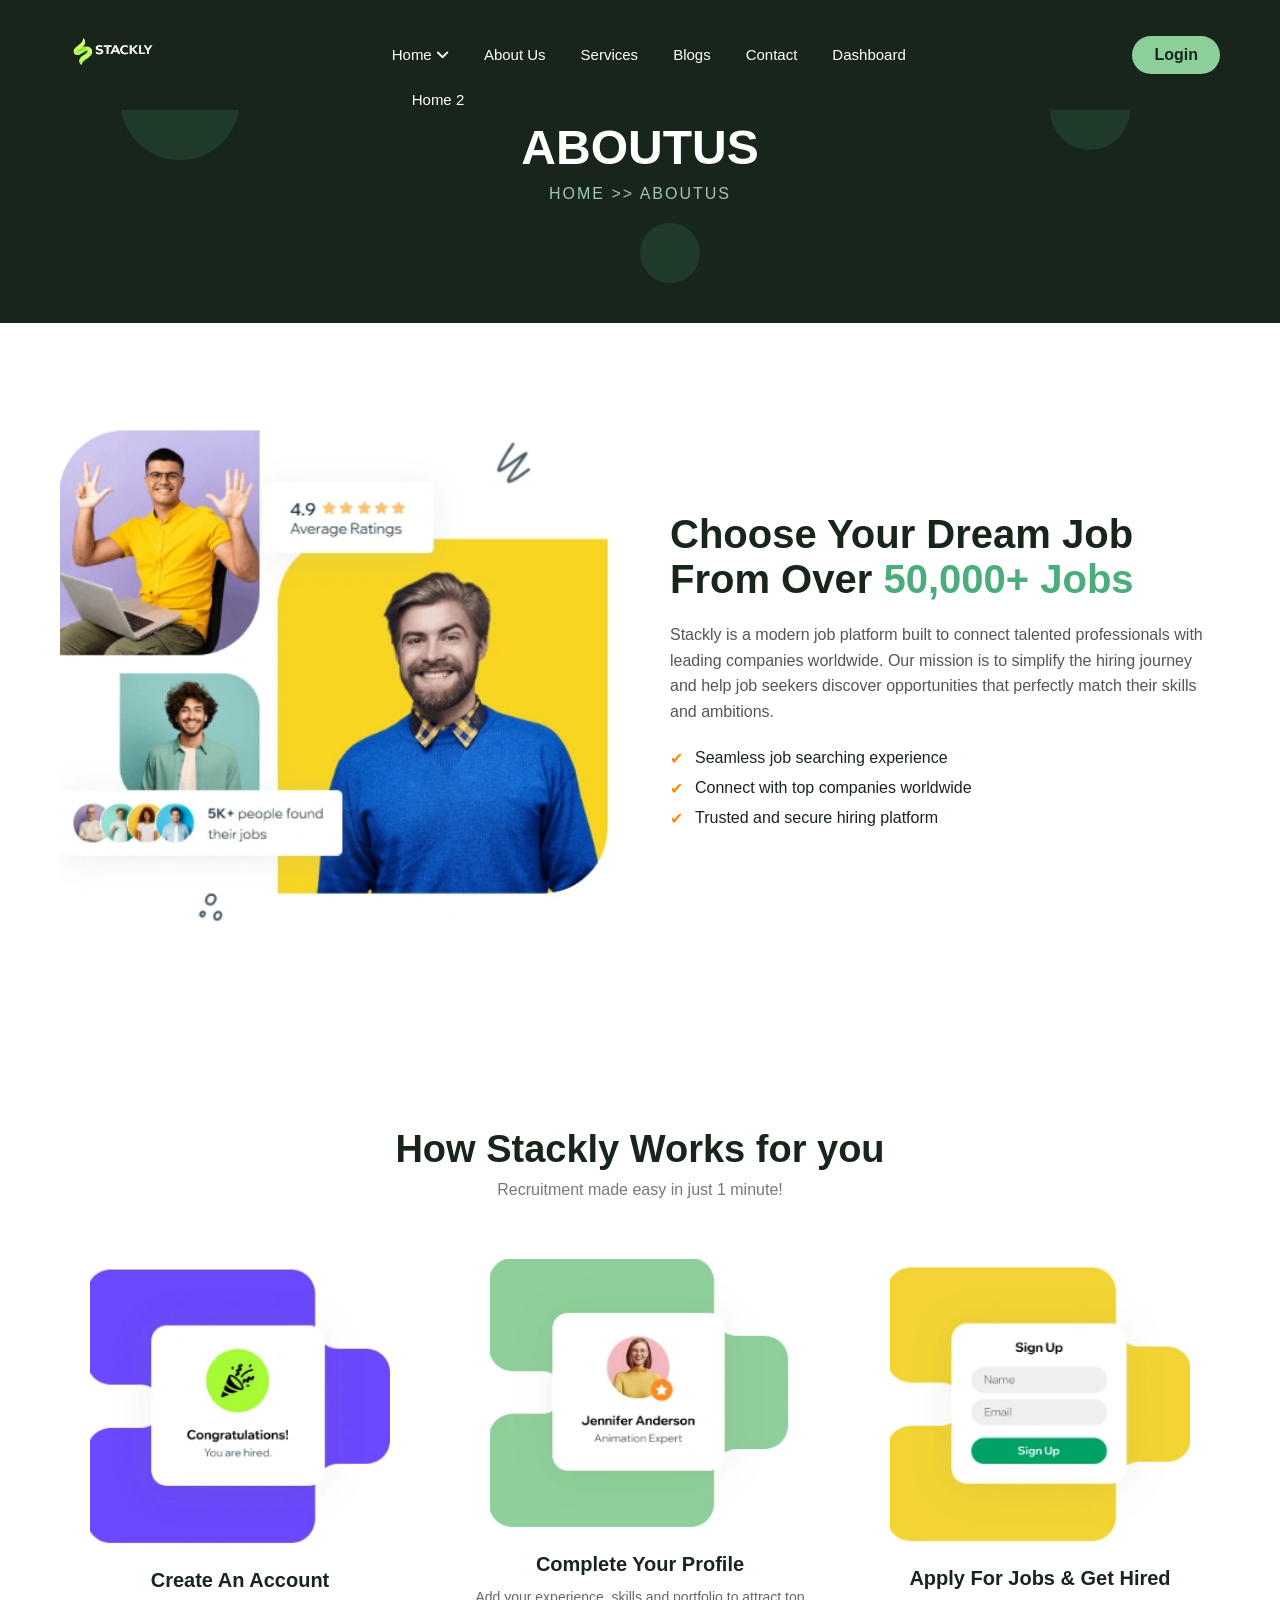
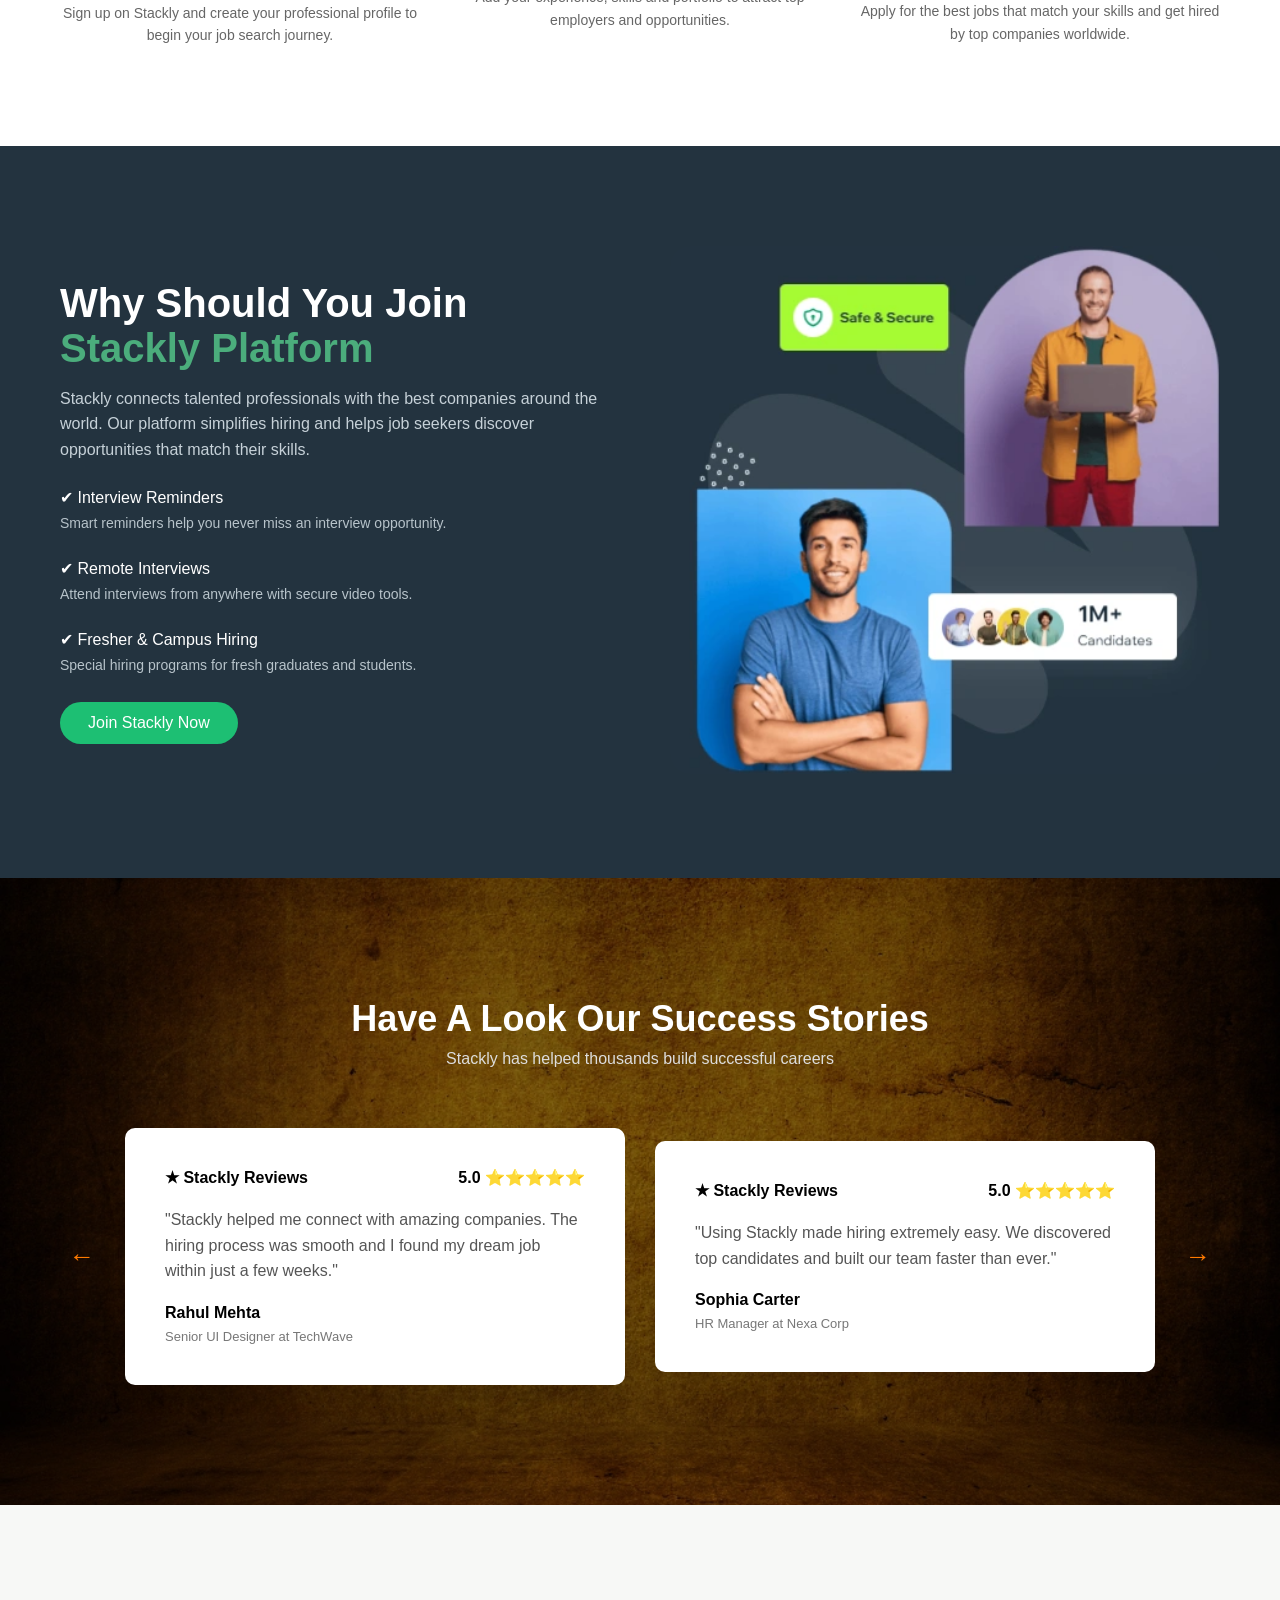
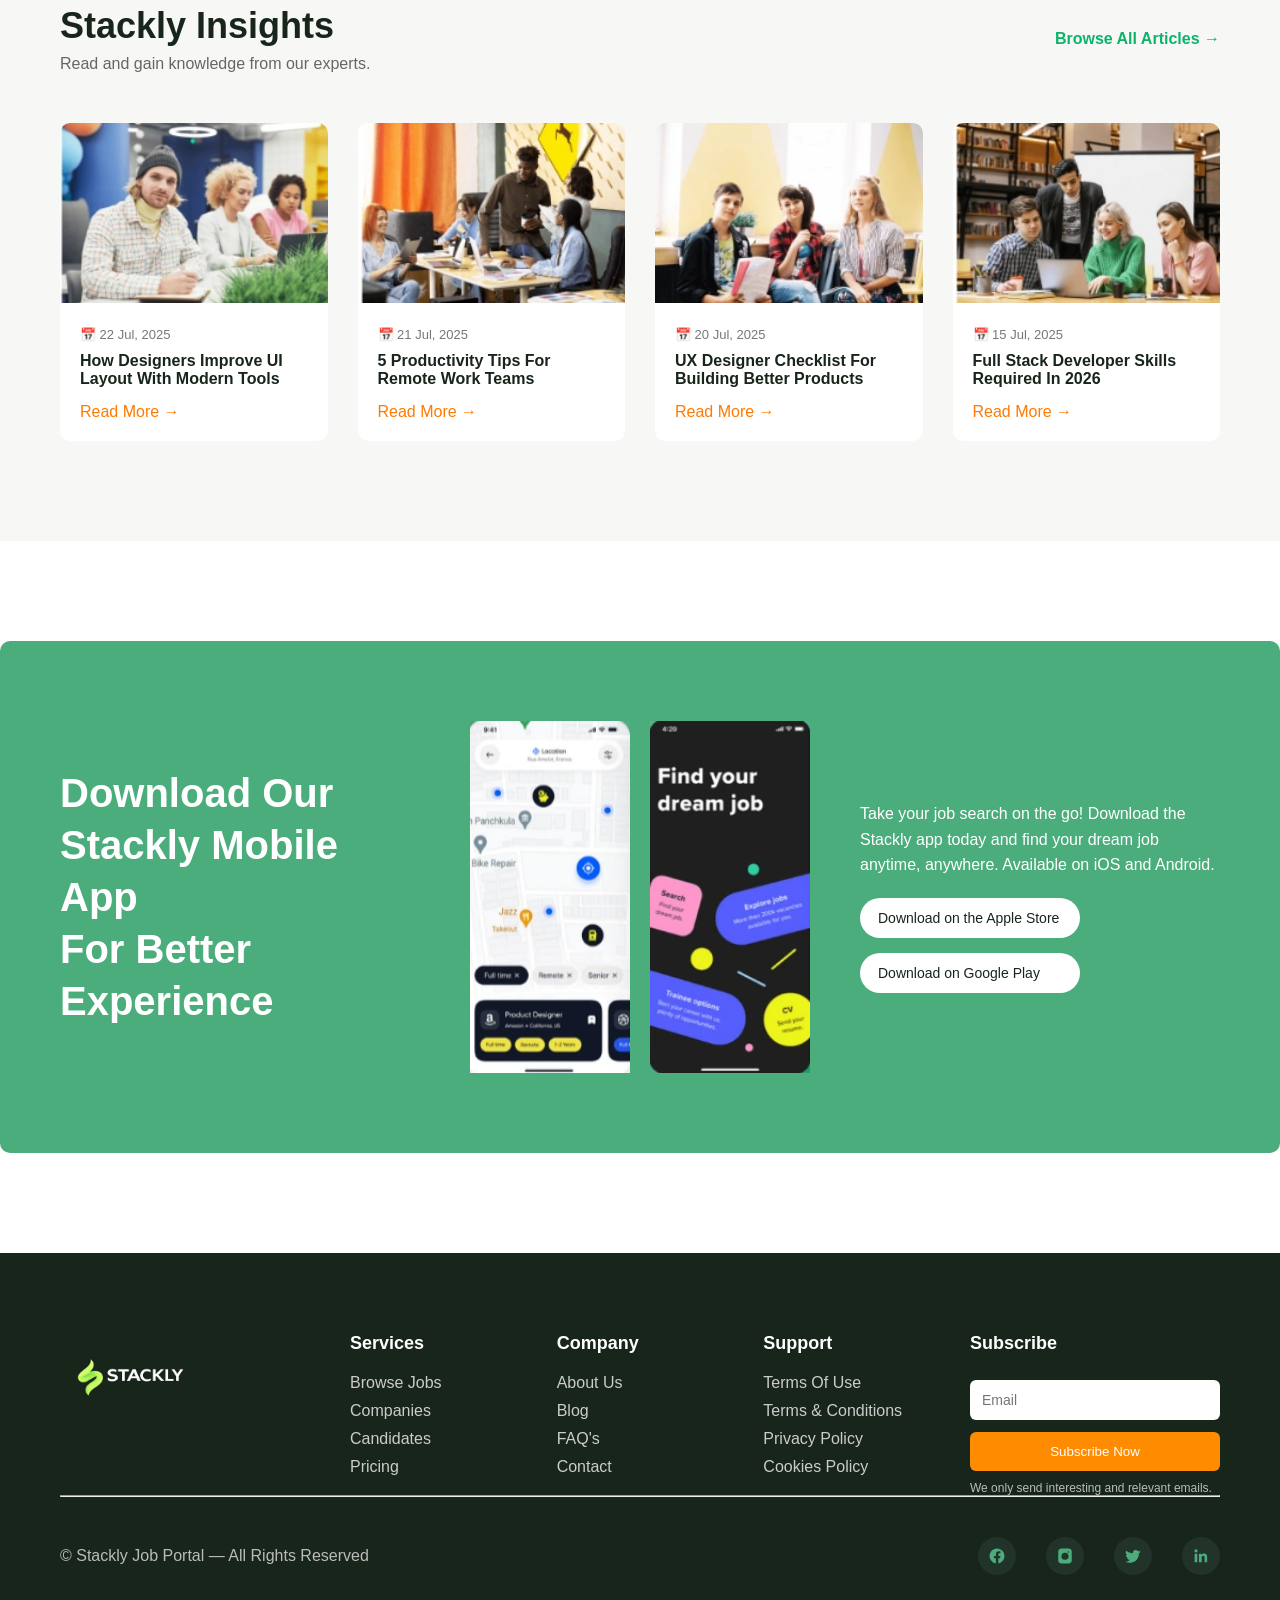
==== about.html @ 06b170aa "new commit" ====
<!DOCTYPE html>

<html lang="en">

<head>

<meta charset="UTF-8">
<meta name="viewport" content="width=device-width, initial-scale=1.0">

<title>Stackly Job Portal</title>

<link rel="stylesheet" href="style.css">


<link href="https://cdnjs.cloudflare.com/ajax/libs/font-awesome/6.5.0/css/all.min.css" rel="stylesheet">
<link href="https://cdnjs.cloudflare.com/ajax/libs/font-awesome/6.5.0/css/all.min.css" rel="stylesheet">

</head>

<body>

<!-- ================= NAVBAR ================= -->

<header class="navbar">

<div class="nav-container">
<div class="logo">
  <a href="index.html">
    <img src="images/logo10 (2) (3).webp" alt="Stackly Logo">
  </a>
</div>

<nav class="nav-menu" id="navMenu">

<div class="close-menu" id="closeMenu">
<i class="fa-solid fa-xmark"></i>
</div>

<ul>

<li class="dropdown">
<a href="index.html">Home <i class="fa fa-angle-down"></i></a>

<ul class="dropdown-menu">
<li><a href="home2.html">Home 2</a></li>
</ul>
</li>

<li><a href="about.html">About Us</a></li>
<li><a href="services.html">Services</a></li>
<li><a href="blogs.html">Blogs</a></li>
<li><a href="contact.html">Contact</a></li>
<li><a href="dashboard.html">Dashboard</a></li>

</ul>

</nav>

<div class="nav-right">

<a href="login.html" class="login-btn">Login</a>

<div class="hamburger" id="hamburger">
<i class="fa fa-bars"></i>
</div>

</div>

</div>

</header>









<section class="stackly-about-hero">

<div class="about-container">

<h1 class="about-title reveal">
ABOUTUS
</h1>

<p class="about-breadcrumb reveal">
HOME  >>  ABOUTUS
</p>

</div>

<!-- Decorative Shapes -->

<div class="shape shape1"></div>
<div class="shape shape2"></div>
<div class="shape shape3"></div>

</section>


<section class="stackly-about">

<div class="stackly-about-container">

<!-- LEFT IMAGE -->

<div class="about-left">

<img src="images/gh.webp" alt="about image">

</div>

<!-- RIGHT CONTENT -->

<div class="about-right">

<h2>
Choose Your Dream Job <br>
From Over <span>50,000+ Jobs</span>
</h2>

<p>
Stackly is a modern job platform built to connect talented
professionals with leading companies worldwide. Our mission
is to simplify the hiring journey and help job seekers discover
opportunities that perfectly match their skills and ambitions.
</p>

<ul class="about-list">

<li>Seamless job searching experience</li>
<li>Connect with top companies worldwide</li>
<li>Trusted and secure hiring platform</li>

</ul>

</div>

</div>

</section>



<section class="stackly-works">

<div class="works-header">

<h2>How Stackly Works for you</h2>

<p>Recruitment made easy in just 1 minute!</p>

</div>

<div class="works-grid">

<!-- STEP 1 -->

<div class="work-card">

<div class="work-image">
<img src="images/bv (1).webp">
</div>

<h3>Create An Account</h3>

<p>
Sign up on Stackly and create your professional
profile to begin your job search journey.
</p>

</div>

<!-- STEP 2 -->

<div class="work-card">

<div class="work-image">
<img src="images/bv (2).webp">
</div>

<h3>Complete Your Profile</h3>

<p>
Add your experience, skills and portfolio
to attract top employers and opportunities.
</p>

</div>

<!-- STEP 3 -->

<div class="work-card">

<div class="work-image">
<img src="images/bv (3).webp">
</div>

<h3>Apply For Jobs & Get Hired</h3>

<p>
Apply for the best jobs that match your skills
and get hired by top companies worldwide.
</p>

</div>

</div>

</section>




<section class="stackly-join">

<div class="stackly-join-container">

<!-- LEFT CONTENT -->

<div class="join-left reveal">

<h2>
Why Should You Join <br>
<span>Stackly Platform</span>
</h2>

<p>
Stackly connects talented professionals with the best companies
around the world. Our platform simplifies hiring and helps job
seekers discover opportunities that match their skills.
</p>

<div class="join-features">

<div class="feature">
✔ Interview Reminders
<p>Smart reminders help you never miss an interview opportunity.</p>
</div>

<div class="feature">
✔ Remote Interviews
<p>Attend interviews from anywhere with secure video tools.</p>
</div>

<div class="feature">
✔ Fresher & Campus Hiring
<p>Special hiring programs for fresh graduates and students.</p>
</div>

</div>

<a href="404.html" class="join-btn">
Join Stackly Now
</a>

</div>

<!-- RIGHT IMAGE -->

<div class="join-right reveal">

<img src="images/vcc.webp" alt="join">

</div>

</div>

</section>






<section class="stackly-testimonials">

<div class="stackly-overlay"></div>

<div class="stackly-testimonials-container">

<h2>Have A Look Our Success Stories</h2>
<p class="subtitle">Stackly has helped thousands build successful careers</p>

<div class="testimonial-wrapper">

<button class="arrow left">←</button>

<div class="testimonial-card">

<div class="trust-header">

<span class="trust">★ Stackly Reviews</span>

<span class="stars">5.0 ⭐⭐⭐⭐⭐</span>

</div>

<p class="testimonial-text">

"Stackly helped me connect with amazing companies.
The hiring process was smooth and I found my dream
job within just a few weeks."

</p>

<h4>Rahul Mehta</h4>
<span class="role">Senior UI Designer at TechWave</span>

</div>

<div class="testimonial-card">

<div class="trust-header">

<span class="trust">★ Stackly Reviews</span>

<span class="stars">5.0 ⭐⭐⭐⭐⭐</span>

</div>

<p class="testimonial-text">

"Using Stackly made hiring extremely easy.
We discovered top candidates and built
our team faster than ever."

</p>

<h4>Sophia Carter</h4>
<span class="role">HR Manager at Nexa Corp</span>

</div>

<button class="arrow right">→</button>

</div>

</div>

</section>






<section class="stackly-insights">

<div class="insights-header">

<div>
<h2>Stackly Insights</h2>
<p>Read and gain knowledge from our experts.</p>
</div>

<a href="404.html" class="browse-link">
Browse All Articles →
</a>

</div>

<div class="insights-grid">

<!-- BLOG CARD 1 -->

<div class="insight-card">

<img src="images/b (1).webp" alt="blog">

<div class="insight-content">

<span class="date">📅 22 Jul, 2025</span>

<h3>
How Designers Improve UI Layout With Modern Tools
</h3>

<a href="404.html" class="read-more">
Read More →
</a>

</div>

</div>

<!-- BLOG CARD 2 -->

<div class="insight-card">

<img src="images/b (2).webp" alt="blog">

<div class="insight-content">

<span class="date">📅 21 Jul, 2025</span>

<h3>
5 Productivity Tips For Remote Work Teams
</h3>

<a href="404.html" class="read-more">
Read More →
</a>

</div>

</div>

<!-- BLOG CARD 3 -->

<div class="insight-card">

<img src="images/b (3).webp" alt="blog">

<div class="insight-content">

<span class="date">📅 20 Jul, 2025</span>

<h3>
UX Designer Checklist For Building Better Products
</h3>

<a href="404.html" class="read-more">
Read More →
</a>

</div>

</div>

<!-- BLOG CARD 4 -->

<div class="insight-card">

<img src="images/b (4).webp" alt="blog">

<div class="insight-content">

<span class="date">📅 15 Jul, 2025</span>

<h3>
Full Stack Developer Skills Required In 2026
</h3>

<a href="404.html" class="read-more">
Read More →
</a>

</div>

</div>

</div>

</section>



<section class="stackly-app">

<div class="stackly-app-container">

<!-- LEFT TEXT -->

<div class="app-left">

<h2>
Download Our <br>
<b>Stackly Mobile App</b> <br>
For Better Experience
</h2>

</div>

<!-- CENTER PHONES -->

<div class="app-center">

<img src="images/hh.webp" alt="app">
<img src="images/jj.webp" alt="app">

</div>

<!-- RIGHT CONTENT -->

<div class="app-right">

<p>
Take your job search on the go!  
Download the Stackly app today and find your dream job anytime, anywhere.
Available on iOS and Android.
</p>

<div class="app-buttons">

<a href="404.html" class="apple-btn">Download on the Apple Store
</a>

<a href="404.html" class="play-btn">
 Download on Google Play
</a>

</div>

</div>

</div>

</section>





<footer class="stackly-footer">

<div class="footer-container">

<!-- LOGO -->
<div class="footer-logo">
  <a href="index.html">
    <img src="images/logo10 (2) (3).webp" alt="logo">
  </a>
</div>
<!-- SERVICES -->

<div class="footer-col">

<h3>Services</h3>

<a href="404.html">Browse Jobs</a> <a href="404.html">Companies</a> <a href="404.html">Candidates</a> <a href="404.html">Pricing</a>

</div>

<!-- COMPANY -->

<div class="footer-col">

<h3>Company</h3>

<a href="404.html">About Us</a> <a href="blogs.html">Blog</a> <a href="404.html">FAQ's</a> <a href="contact.html">Contact</a>

</div>

<!-- SUPPORT -->

<div class="footer-col">

<h3>Support</h3>

<a href="404.html">Terms Of Use</a> <a href="#">Terms & Conditions</a> <a href="404.html">Privacy Policy</a> <a href="404.html">Cookies Policy</a>

</div>

<!-- SUBSCRIBE -->

<div class="footer-col subscribe">

<h3>Subscribe</h3>

<input type="email" id="emailInput" placeholder="Email">

<button onclick="validateEmail()">
Subscribe Now
</button>

<p class="note">
We only send interesting and relevant emails.
</p>

</div>

</div>

<hr>

<div class="footer-bottom">

<p>© Stackly Job Portal — All Rights Reserved</p>

<div class="social">

<a href="404.html" class="social-icon">

<svg viewBox="0 0 24 24">
<path d="M22 12a10 10 0 10-11.5 9.9v-7h-2.6V12h2.6V9.7c0-2.6 1.6-4 3.9-4 1.1 0 2.2.2 2.2.2v2.4h-1.2c-1.2 0-1.6.8-1.6 1.6V12h2.7l-.4 2.9h-2.3v7A10 10 0 0022 12z"/>
</svg>

</a>

<a href="404.html" class="social-icon">

<svg viewBox="0 0 24 24">
<path d="M7 2C4.8 2 3 3.8 3 6v12c0 2.2 1.8 4 4 4h10c2.2 0 4-1.8 4-4V6c0-2.2-1.8-4-4-4H7zm5 5.5A4.5 4.5 0 1112 17a4.5 4.5 0 010-9.5zm5.3-.9a1 1 0 11-2 0 1 1 0 012 0z"/>
</svg>

</a>

<a href="404.html" class="social-icon">

<svg viewBox="0 0 24 24">
<path d="M22 5.9c-.8.4-1.6.6-2.4.8.9-.5 1.5-1.3 1.8-2.2-.8.5-1.8.9-2.7 1.1A4.2 4.2 0 0015.5 4c-2.3 0-4.1 2-3.6 4.3A11.9 11.9 0 013 5.1a4.2 4.2 0 001.3 5.6c-.7 0-1.3-.2-1.9-.5 0 2 1.4 3.7 3.4 4.1-.6.2-1.3.2-1.9.1.5 1.6 2.1 2.8 4 2.8A8.5 8.5 0 012 19.5 12 12 0 008.3 21c7.6 0 11.8-6.4 11.5-12.2.8-.6 1.5-1.3 2.1-2.1z"/>
</svg>

</a>

<a href="404.html" class="social-icon">

<svg viewBox="0 0 24 24">
<path d="M20.4 20.4h-3.6v-5.6c0-1.3 0-3-1.8-3s-2.1 1.4-2.1 2.9v5.7H9.3V9h3.4v1.6h.1c.5-.9 1.6-1.8 3.3-1.8 3.5 0 4.1 2.3 4.1 5.3v6.3zM5.3 7.4A2.1 2.1 0 115.3 3a2.1 2.1 0 010 4.4zM7.1 20.4H3.5V9h3.6v11.4z"/>
</svg>

</a>

</div>


</div>

</footer>

<button id="scrollTopBtn">

<svg viewBox="0 0 24 24">
<path d="M12 5l-7 7h4v7h6v-7h4z"/>
</svg>

</button>



<script src="main.js"></script>

</body>
</html>
---- style.css ----
*{
margin:0;
padding:0;
box-sizing:border-box;
font-family:Arial;
}

/* NAVBAR */

.navbar{
background:#18251b;
padding:18px 60px;
position:fixed;
width:100%;
z-index:999;
}

.nav-container{
display:flex;
align-items:center;
justify-content:space-between;
}

.logo img{
height: 70px;
}

/* MENU */

.nav-menu ul{
display:flex;
gap:35px;
list-style:none;
}

.nav-menu ul li a{
color:white;
text-decoration:none;
font-size:15px;
}

/* LOGIN RIGHT */

.nav-right{
display:flex;
align-items:center;
gap:20px;
}

.login-btn{
background:#8dcf9b;
padding:10px 22px;
border-radius:25px;
color:#18251b;
font-weight:600;
text-decoration:none;
}

/* DROPDOWN */
/* DROPDOWN FIX */

.dropdown{
position:relative;
}

.dropdown-menu{

display:none;           /* hide by default */
position:absolute;
top:35px;
left:0;

background:#18251b;

padding:10px 20px;
border-radius:6px;

min-width:120px;

}

/* show ONLY when hovering */


/* HERO */

.hero{
display:grid;
grid-template-columns:50% 50%;
height:100vh;
padding-top:80px;
}

/* LEFT GREEN */

.hero-left{
background:#8dcf9b;
display:flex;
align-items:center;
justify-content:center;
}

.hero-img{
width:70%;
}

/* RIGHT WHITE */

.hero-right{
background:white;
padding:100px 80px;
display:flex;
flex-direction:column;
justify-content:center;
position:relative;
}

.hero-right h1{
font-size:50px;
margin-bottom:20px;
color:#18251b;
}

.hero-right p{
color:#555;
margin-bottom:30px;
}

/* SEARCH BAR */

.search-box{
display:grid;
grid-template-columns:repeat(4,1fr);
gap:10px;
background:white;
padding:18px;
border-radius:10px;
box-shadow:0 10px 30px rgba(0,0,0,0.1);
}

.search-box input,
.search-box select{
padding:12px;
border:1px solid #ddd;
border-radius:6px;
outline:none;
}

.search-box button{
background:#8dcf9b;
border:none;
border-radius:6px;
font-weight:600;
cursor:pointer;
}

/* ERROR BORDER */

.error{
border:2px solid red !important;
}

/* RIGHT IMAGE */

.hero-card{
position:absolute;
bottom:40px;
right:60px;
}

.hero-card img{
width:160px;
}

/* MOBILE */

.hamburger{
display:none;
font-size:24px;
color:white;
cursor:pointer;
}

.close-menu{
display:none;
position:absolute;
top:20px;
right:25px;
font-size:28px;
color:white;
cursor:pointer;
}

@media(max-width:900px){

.hero{
grid-template-columns:1fr;
}

.hero-left{
height:350px;
}

.hero-right{
padding:40px;
}

.search-box{
grid-template-columns:1fr;
}

.nav-menu{
position:fixed;
right:-100%;
top:0;
width:80%;
height:100vh;
background:#18251b;
display:flex;
justify-content:center;
align-items:center;
flex-direction:column;
transition:0.4s;
}

.nav-menu ul{
flex-direction:column;
gap:25px;
text-align:center;
}

.nav-menu.active{
right:0;
}

.close-menu{
display:block;
}

.hamburger{
display:block;
}

}

/* ANIMATION */

.hidden{
opacity:0;
transform:translateY(40px);
transition:0.8s;
}

.show{
opacity:1;
transform:translateY(0);
}



@media(max-width:900px){

.hero-card{

position:relative;   /* remove floating */
bottom:auto;
right:auto;

margin-top:20px;

display:flex;
justify-content:center;

}

.hero-card img{

width:120px;

}

}



/* SECTION */

.stackly-dream-job{
padding:100px 80px;
background:#ffffff;
}

.stackly-container{
display:grid;
grid-template-columns:1fr 1fr;
align-items:center;
gap:60px;
}

/* LEFT */

.stackly-left h2{
font-size:42px;
color:#18251b;
margin-bottom:20px;
}

.stackly-left p{
color:#555;
margin-bottom:30px;
max-width:500px;
}

/* FEATURES */

.stackly-features{
display:flex;
flex-wrap:wrap;
gap:15px;
margin-bottom:30px;
}

.feature-box{
background:#e9ecef;
padding:10px 18px;
border-radius:8px;
font-size:14px;
display:flex;
align-items:center;
gap:8px;
}

.feature-box i{
color:#ff8c00;
}

/* BUTTON */

.stackly-btn{
display:inline-block;
background:#0db36b;
color:white;
padding:14px 28px;
border-radius:30px;
text-decoration:none;
font-weight:600;
}

/* RIGHT IMAGE */

.stackly-right{
position:relative;
display:flex;
justify-content:center;
}

.stackly-main-image{
width:380px;
}

/* ROTATING TEXT */

.rotate-circle{

position:absolute;
bottom:-20px;
left:20px;

width:150px;
height:150px;

border-radius:50%;

display:flex;
align-items:center;
justify-content:center;

}

.circle-text{

font-size:12px;
letter-spacing:2px;
text-align:center;

animation:rotateText 10s linear infinite;

}

/* ROTATION */

@keyframes rotateText{

from{
transform:rotate(0deg);
}

to{
transform:rotate(360deg);
}

}

/* SCROLL ANIMATION */

.hidden{
opacity:0;
transform:translateY(40px);
transition:all 0.8s ease;
}

.show{
opacity:1;
transform:translateY(0);
}






/* SECTION */

.stackly-categories{

padding:100px 60px;
background:#ffffff;
text-align:center;

}

.categories-header h2{

font-size:36px;
color:#18251b;
margin-bottom:10px;

}

.categories-header p{

color:#666;
margin-bottom:50px;

}

/* SLIDER */

.categories-slider{

overflow:hidden;
position:relative;

}

.categories-track{

display:flex;
gap:20px;

animation:scrollCategories 25s linear infinite;

}

/* CATEGORY CARD */

.category-card{

background:#dbe7df;

padding:18px 30px;

border-radius:40px;

display:flex;
align-items:center;
gap:10px;

min-width:200px;

}

.category-card i{

font-size:18px;
color:#0db36b;

background:white;
padding:10px;
border-radius:50%;

}

.category-card span{

font-weight:600;

}

.category-card p{

font-size:12px;
color:#555;

}

/* SCROLL ANIMATION */

@keyframes scrollCategories{

0%{
transform:translateX(0);
}

100%{
transform:translateX(-50%);
}

}

/* VIEW ALL */

.view-categories{

display:inline-block;
margin-top:40px;

color:#0db36b;

text-decoration:none;
font-weight:600;

}

/* MOBILE */

@media(max-width:900px){

.stackly-categories{
padding:60px 20px;
}

.categories-track{
gap:15px;
}

.category-card{
min-width:160px;
}

}




@media(max-width:900px){

.stackly-dream-job{
padding:60px 20px;   /* adds left & right gap */
}

.stackly-container{
grid-template-columns:1fr;
gap:40px;
}

/* LEFT CONTENT ALIGNMENT */

.stackly-left{
text-align:left;
padding:0 5px;
}

/* FEATURE BOX ALIGN LEFT */

.stackly-features{
justify-content:flex-start;
}

/* BUTTON ALIGN LEFT */

.stackly-btn{
display:inline-block;
margin-top:15px;
}

/* IMAGE CENTERED BELOW */

.stackly-right{
display:flex;
justify-content:center;
margin-top:20px;
}

/* HIDE ROTATION CIRCLE ON MOBILE */

.rotate-circle{
display:none;
}

}


@media(max-width:900px){

.hero-card{
display:none;
}

}





.stackly-featured-jobs{

padding:100px 60px;
background:#f6f7f8;

}

.jobs-title{

text-align:center;
font-size:36px;
margin-bottom:30px;
color:#18251b;

}

/* FILTER BUTTONS */

.jobs-filter{

display:flex;
justify-content:center;
gap:10px;
margin-bottom:50px;
flex-wrap:wrap;

}

.filter-btn{

border:none;
padding:8px 18px;
border-radius:20px;
background:#e9ecef;
cursor:pointer;

}

.filter-btn.active{
background:#0db36b;
color:white;
}

/* GRID */

.jobs-grid{

display:grid;
grid-template-columns:repeat(3,1fr);
gap:25px;

}

/* JOB CARD */

.job-card{

background:white;
border-radius:12px;
overflow:hidden;

box-shadow:0 5px 20px rgba(0,0,0,0.08);

transition:0.3s;

}

.job-card:hover{

transform:translateY(-8px);

}

/* IMAGE */

.job-card img{

width:100%;
height:180px;
object-fit:cover;

}

/* CONTENT */

.job-content{

padding:20px;

}

.job-type{

font-size:12px;
background:#e8f7ef;
color:#0db36b;

padding:4px 10px;
border-radius:10px;

}

.job-content h3{

font-size:16px;
margin:12px 0;

}

.job-content p{

font-size:13px;
color:#666;

}

/* BUTTON */

.apply-btn{

margin-top:15px;

background:#ff8c00;
border:none;
padding:10px 20px;
border-radius:20px;
color:white;
cursor:pointer;

}

/* MOBILE */

@media(max-width:900px){

.jobs-grid{
grid-template-columns:1fr;
}

.stackly-featured-jobs{
padding:60px 20px;
}

}




.stackly-how{

padding:100px 60px;
background:#f6f7f8;

}

.how-title{

font-size:36px;
margin-bottom:60px;
color:#18251b;
max-width:400px;

}

/* GRID */

.how-grid{

display:grid;
grid-template-columns:repeat(4,1fr);
gap:30px;

}

/* CARD */

.how-card{

background:#e6efea;

padding:40px 20px;

text-align:center;

border-radius:8px;

transition:0.3s;

position:relative;

}

/* ICON */

.how-icon{

width:60px;
height:60px;

background:#0db36b;

color:white;

display:flex;
align-items:center;
justify-content:center;

border-radius:50%;

font-size:22px;

margin:0 auto 20px auto;

}

/* TEXT */

.how-card h3{

font-size:16px;
margin-bottom:10px;

}

.how-card p{

font-size:13px;
color:#666;

}

/* HOVER */

.how-card:hover{

transform:translateY(-10px);

}

/* MOBILE */

@media(max-width:900px){

.how-grid{
grid-template-columns:1fr;
gap:20px;
}

.stackly-how{
padding:60px 20px;
}

}


.hidden{

opacity:0;
transform:translateY(40px);

transition:all 0.8s ease;

}

.show{

opacity:1;
transform:translateY(0);

}



.stackly-hiring{

padding:100px 60px;
background:#f6f7f8;

}

.stackly-hiring-container{

display:grid;
grid-template-columns:1fr 1fr;
gap:60px;
align-items:center;

}

/* IMAGE */

.stackly-hiring-image{

position:relative;

}

.stackly-hiring-image img{

width:100%;
border-radius:10px;

}

/* FLOATING BOXES */

.rating-box{

position:absolute;
top:40%;
right:-20px;

background:white;
padding:12px 18px;

border-radius:8px;
box-shadow:0 5px 20px rgba(0,0,0,0.1);

font-size:14px;

}

.candidate-box{

position:absolute;
bottom:20px;
left:20px;

background:white;
padding:10px 15px;

border-radius:8px;
box-shadow:0 5px 20px rgba(0,0,0,0.1);

display:flex;
align-items:center;
gap:10px;

}

.candidate-box img{

width:80px;

}

/* CONTENT */

.stackly-hiring-content h2{

font-size:38px;
color:#18251b;
margin-bottom:20px;

}

.stackly-hiring-content p{

color:#555;
margin-bottom:30px;

}

/* STATS */

.stackly-stats{

display:flex;
gap:40px;
margin-bottom:30px;

}

.stackly-stats h3{

color:#ff7a00;
font-size:28px;

}

.stackly-stats span{

font-size:12px;
color:#666;

}

/* BUTTON */

.stackly-hiring-btn{

display:inline-block;
background:#0db36b;

padding:14px 28px;
color:white;

border-radius:25px;
text-decoration:none;

}

/* MOBILE */

@media(max-width:900px){

.stackly-hiring{

padding:60px 20px;

}

.stackly-hiring-container{

grid-template-columns:1fr;

}

.stackly-hiring-image{

margin-bottom:30px;

}

.rating-box{

right:10px;

}

}



.hidden{

opacity:0;
transform:translateY(40px);
transition:all 0.8s ease;

}

.show{

opacity:1;
transform:translateY(0);

}










.stackly-candidates{

padding:100px 60px;
background:white;
text-align:center;

}

.candidates-title{

font-size:36px;
margin-bottom:60px;
color:#18251b;

}

/* GRID */

.candidates-grid{

display:grid;
grid-template-columns:repeat(4,1fr);
gap:30px;

}

/* CARD */

.candidate-card{

background:#edf0e9;
padding:40px 20px;
border-radius:8px;

transition:0.3s;

}

.candidate-card:hover{

transform:translateY(-8px);

}

/* IMAGE */

.candidate-img{

width:110px;
height:110px;

margin:0 auto 20px auto;

border-radius:50%;
overflow:hidden;

background:#a6f31a;

}

.candidate-img img{

width:100%;
height:100%;
object-fit:cover;

}

/* TEXT */

.candidate-card h3{

font-size:18px;
margin-bottom:5px;

}

.role{

font-size:14px;
color:#666;
margin-bottom:12px;

}

.rating{

font-size:14px;
margin-bottom:10px;

}

.info{

display:flex;
justify-content:center;
gap:20px;

font-size:13px;
color:#555;

margin-bottom:20px;

}

/* BUTTON */

.profile-btn{

display:inline-block;

background:#0db36b;
color:white;

padding:10px 24px;

border-radius:25px;

text-decoration:none;

font-size:14px;

}

/* MOBILE */

@media(max-width:900px){

.stackly-candidates{
padding:60px 20px;
}

.candidates-grid{
grid-template-columns:1fr;
gap:20px;
}

}











.stackly-testimonials{

background:#eaebea;
padding:120px 60px;
position:relative;

background-image:url("images/pp.webp");
background-size:cover;
background-position:center;

}

/* OVERLAY */

.stackly-overlay{

position:absolute;
top:0;
left:0;

width:100%;
height:100%;

background:rgba(0,0,0,0.4);

}

/* CONTENT */

.stackly-testimonials-container{

position:relative;
z-index:2;

text-align:center;

}

.stackly-testimonials h2{

color:white;
font-size:36px;
margin-bottom:10px;

}

.subtitle{

color:#ddd;
margin-bottom:60px;

}

/* TESTIMONIAL WRAPPER */

.testimonial-wrapper{

display:flex;
align-items:center;
justify-content:center;
gap:30px;

}

/* CARD */

.testimonial-card{

background:white;
padding:40px;

border-radius:10px;

max-width:500px;

text-align:left;

box-shadow:0 10px 25px rgba(0,0,0,0.1);

}

/* HEADER */

.trust-header{

display:flex;
justify-content:space-between;
margin-bottom:20px;

font-weight:600;

}

/* TEXT */

.testimonial-text{

color:#555;
line-height:1.6;
margin-bottom:20px;

}

/* NAME */

.testimonial-card h4{

margin-bottom:5px;

}

.role{

color:#777;
font-size:13px;

}

/* ARROWS */

.arrow{

background:none;
border:none;

font-size:26px;
cursor:pointer;

color:#ff7a00;

}

/* MOBILE */

@media(max-width:900px){

.stackly-testimonials{

padding:80px 20px;

}

.testimonial-wrapper{

flex-direction:column;
gap:20px;

}

.arrow{

display:none;

}

}




.stackly-insights{

padding:100px 60px;
background:#f7f8f6;

}

/* HEADER */

.insights-header{

display:flex;
justify-content:space-between;
align-items:center;

margin-bottom:50px;

}

.insights-header h2{

font-size:36px;
color:#18251b;
margin-bottom:8px;

}

.insights-header p{

color:#666;

}

.browse-link{

color:#0db36b;
text-decoration:none;
font-weight:600;

}

/* GRID */

.insights-grid{

display:grid;
grid-template-columns:repeat(4,1fr);
gap:30px;

}

/* CARD */

.insight-card{

background:white;
border-radius:10px;

overflow:hidden;

transition:0.3s;

}

.insight-card:hover{

transform:translateY(-6px);

}

/* IMAGE */

.insight-card img{

width:100%;
height:180px;

object-fit:cover;

}

/* CONTENT */

.insight-content{

padding:20px;

}

.date{

font-size:13px;
color:#888;

display:block;
margin-bottom:10px;

}

.insight-content h3{

font-size:16px;
margin-bottom:15px;
color:#18251b;

}

.read-more{

color:#ff7a00;
text-decoration:none;
font-weight:500;

}

/* MOBILE */

@media(max-width:900px){

.stackly-insights{
padding:60px 20px;
}

.insights-header{
flex-direction:column;
align-items:flex-start;
gap:15px;
}

.insights-grid{
grid-template-columns:1fr;
}

}













.stackly-app{

background:#4bad7c;
padding:80px 60px;
border-radius:10px;
margin:100px auto;

}

.stackly-app-container{

display:grid;
grid-template-columns:1fr 1fr 1fr;
align-items:center;
gap:40px;

}

/* LEFT */

.app-left h2{

color:white;
font-size:40px;
line-height:1.3;

}

/* CENTER */

.app-center{

display:flex;
justify-content:center;
gap:20px;

}

.app-center img{

width:160px;

}

/* RIGHT */

.app-right{

color:white;

}

.app-right p{

margin-bottom:20px;
line-height:1.6;

}

/* BUTTONS */

.app-buttons{

display:flex;
flex-direction:column;
gap:15px;

}

.apple-btn,
.play-btn{

background:white;
color:#18251b;

padding:12px 18px;
border-radius:30px;

text-decoration:none;
font-size:14px;

display:inline-block;

width:220px;

}

/* MOBILE */

@media(max-width:900px){

.stackly-app{

padding:60px 20px;

}

.stackly-app-container{

grid-template-columns:1fr;
text-align:center;

}

.app-center{

margin:20px 0;

}

.app-buttons{

align-items:center;

}

}


/* BUTTON BASE */

.apple-btn,
.play-btn{

background:white;
color:#18251b;

padding:12px 18px;
border-radius:30px;

text-decoration:none;
font-size:14px;

display:inline-block;

width:220px;

transition:all 0.3s ease;

}

/* HOVER EFFECT */

.apple-btn:hover,
.play-btn:hover{

background:#18251b;
color:white;

transform:translateY(-3px);

box-shadow:0 8px 20px rgba(0,0,0,0.2);

}



.stackly-start{

padding:80px 60px;

}

.stackly-start-grid{

display:grid;
grid-template-columns:1fr 1fr;
gap:30px;

}

/* CARD */

.start-card{

display:flex;
justify-content:space-between;
align-items:center;

padding:40px;

border-radius:10px;

overflow:hidden;

}

/* COLORS */

.candidate{
background:#e9e1da;
}

.client{
background:#c8cbd4;
}

/* TEXT */

.start-content{

max-width:300px;

}

.start-content h2{

font-size:32px;
margin-bottom:10px;
color:#18251b;

}

.start-content p{

color:#555;
margin-bottom:20px;

}

/* BUTTONS */

.start-btn{

display:inline-block;
padding:12px 24px;

border-radius:25px;
text-decoration:none;
font-size:14px;

transition:0.3s;

}

/* BUTTON COLORS */

.candidate-btn{

background:#ff8c00;
color:white;

}

.client-btn{

background:#18251b;
color:white;

}

/* HOVER */

.start-btn:hover{

transform:translateY(-3px);
box-shadow:0 6px 15px rgba(0,0,0,0.2);

}

/* IMAGE */

.start-image img{

width:220px;

}

/* MOBILE */

@media(max-width:900px){

.stackly-start{

padding:60px 20px;

}

.stackly-start-grid{

grid-template-columns:1fr;
gap:20px;

}

.start-card{

flex-direction:column;
text-align:center;

}

.start-image img{

width:180px;
margin-top:20px;

}

}



.stackly-footer{

background:#18251b;
padding:80px 60px;
color:white;

}

.footer-container{

display:grid;
grid-template-columns:1.5fr 1fr 1fr 1fr 1.5fr;

gap:40px;

align-items:start;

}

/* LOGO */

.footer-logo img{

width:140px;

}

/* COLUMN */

.footer-col h3{

margin-bottom:20px;
font-size:18px;

}

.footer-col a{

display:block;
color:#ccc;

text-decoration:none;

margin-bottom:10px;

transition:0.3s;

}

.footer-col a:hover{

color:#4bad7c;

}

/* SUBSCRIBE */

.subscribe input{

width:100%;
padding:12px;

border:none;
border-radius:6px;

margin-bottom:12px;

}

.subscribe button{

width:100%;

padding:12px;

border:none;

background:#ff8c00;

color:white;

border-radius:6px;

cursor:pointer;

transition:0.3s;

}

.subscribe button:hover{

background:#ff6a00;

}

/* NOTE */

.note{

font-size:12px;
color:#bbb;
margin-top:10px;

}

/* FOOTER BOTTOM */

.footer-bottom{

display:flex;
justify-content:space-between;
align-items:center;

margin-top:40px;

}

.footer-bottom p{

color:#bbb;

}

.social a{

margin-left:15px;
color:#4bad7c;
text-decoration:none;

font-weight:bold;

}

/* MOBILE */

@media(max-width:900px){

.stackly-footer{

padding:60px 20px;

}

.footer-container{

grid-template-columns:1fr;
gap:30px;

}

.footer-bottom{

flex-direction:column;
gap:15px;

}

}



.social{

display:flex;
gap:15px;

}

.social-icon{

width:38px;
height:38px;

display:flex;
align-items:center;
justify-content:center;

background:#22332a;

border-radius:50%;

transition:0.3s;

}

.social-icon svg{

width:18px;
fill:#4bad7c;

transition:0.3s;

}

/* HOVER EFFECT */

.social-icon:hover{

background:#4bad7c;

transform:translateY(-3px);

}

.social-icon:hover svg{

fill:white;

}



#scrollTopBtn{

position:fixed;

right:30px;
bottom:30px;

width:45px;
height:45px;

border:none;
border-radius:50%;

background:white;

box-shadow:0 5px 15px rgba(0,0,0,0.2);

cursor:pointer;

display:none;

align-items:center;
justify-content:center;

transition:0.3s;

z-index:999;

}

#scrollTopBtn svg{

width:20px;
fill:#18251b;

}

/* HOVER */

#scrollTopBtn:hover{

background:#4bad7c;

transform:translateY(-4px);

}

#scrollTopBtn:hover svg{

fill:white;

}


.stackly-about-hero{

background:#18251b;
color:white;

padding:120px 20px;

text-align:center;

position:relative;

overflow:hidden;

}

/* TITLE */

.about-title{

font-size:48px;
margin-bottom:10px;

font-weight:700;

}

/* BREADCRUMB */

.about-breadcrumb{

color:#a0c4b8;
letter-spacing:2px;

}

/* SHAPES */

.shape{

position:absolute;
border-radius:50%;

opacity:0.15;

background:#4bad7c;

}

.shape1{

width:120px;
height:120px;

top:40px;
left:120px;

}

.shape2{

width:80px;
height:80px;

right:150px;
top:70px;

}

.shape3{

width:60px;
height:60px;

bottom:40px;
left:50%;

}

/* MOBILE */

@media(max-width:768px){

.stackly-about-hero{

padding:80px 20px;

}

.about-title{

font-size:34px;

}

.about-breadcrumb{

font-size:14px;

}

.shape{

display:none;

}

}




.stackly-about{

padding:100px 60px;
background:#ffffff;

}

.stackly-about-container{

display:grid;
grid-template-columns:1fr 1fr;
gap:60px;
align-items:center;

}

/* IMAGE */

.about-left img{

width:100%;
border-radius:20px;

}

/* CONTENT */

.about-right h2{

font-size:40px;
color:#18251b;
margin-bottom:20px;

}

.about-right span{

color:#4bad7c;

}

.about-right p{

color:#555;
line-height:1.6;
margin-bottom:25px;

}

/* LIST */

.about-list{

list-style:none;
padding:0;

}

.about-list li{

margin-bottom:12px;
padding-left:25px;
position:relative;
color:#18251b;

}

.about-list li::before{

content:"✔";
position:absolute;
left:0;
color:#ff8c00;

}

/* MOBILE */

@media(max-width:900px){

.stackly-about{

padding:60px 20px;

}

.stackly-about-container{

grid-template-columns:1fr;
gap:30px;

}

.about-right h2{

font-size:28px;

}

.about-left{

order:1;

}

.about-right{

order:2;

}

}



.stackly-works{

padding:100px 60px;
background:#ffffff;

text-align:center;

}

/* HEADER */

.works-header h2{

font-size:38px;
color:#18251b;

margin-bottom:10px;

}

.works-header p{

color:#777;
margin-bottom:60px;

}

/* GRID */

.works-grid{

display:grid;

grid-template-columns:repeat(3,1fr);

gap:40px;

}

/* CARD */

.work-card{

text-align:center;

}

/* IMAGE */

.work-image img{

width:100%;
max-width:300px;

margin-bottom:20px;

}

/* TITLE */

.work-card h3{

font-size:20px;
color:#18251b;

margin-bottom:10px;

}

/* TEXT */

.work-card p{

color:#666;
font-size:14px;
line-height:1.6;

}

/* MOBILE */

@media(max-width:900px){

.stackly-works{

padding:60px 20px;

}

.works-grid{

grid-template-columns:1fr;

gap:30px;

}

.work-image img{

max-width:250px;

}

}









.stackly-join{

background:#23333f;

padding:100px 60px;

color:white;

}

.stackly-join-container{

display:grid;

grid-template-columns:1fr 1fr;

gap:60px;

align-items:center;

}

/* TEXT */

.join-left h2{

font-size:40px;

margin-bottom:15px;

}

.join-left span{

color:#4bad7c;

}

.join-left p{

color:#c6d1d8;

line-height:1.6;

margin-bottom:25px;

}

/* FEATURES */

.join-features{

margin-bottom:25px;

}

.feature{

margin-bottom:18px;

font-weight:500;

}

.feature p{

font-size:14px;

color:#b7c3ca;

margin-top:5px;

}

/* BUTTON */

.join-btn{

display:inline-block;

padding:12px 28px;

background:#1dbf73;

color:white;

border-radius:30px;

text-decoration:none;

transition:0.3s;

}

.join-btn:hover{

background:#18a562;

transform:translateY(-3px);

}

/* IMAGE */

.join-right img{

width:100%;

border-radius:20px;

}

/* MOBILE */

@media(max-width:900px){

.stackly-join{

padding:60px 20px;

}

.stackly-join-container{

grid-template-columns:1fr;

gap:40px;

}

.join-left h2{

font-size:28px;

}

}

.reveal{

opacity:0;
transform:translateY(60px);
transition:all 0.8s ease;

}

.reveal.active{

opacity:1;
transform:translateY(0);

}








.jobs-section{

padding:100px 60px;

}

.jobs-container{

display:grid;

grid-template-columns:300px 1fr;

gap:40px;

}

/* SIDEBAR */

.jobs-sidebar{

background:#f4f6f2;

padding:25px;

border-radius:10px;

}

.jobs-sidebar h3{

margin-bottom:20px;

}

.filter-group{

margin-bottom:20px;

}

.filter-group label{

display:block;

margin-bottom:8px;

font-weight:600;

}

.filter-group select{

width:100%;

padding:10px;

border-radius:6px;

border:1px solid #ddd;

}

.checkbox{

margin-bottom:8px;

}

/* JOB GRID */

.jobs-grid{

display:grid;

grid-template-columns:repeat(2,1fr);

gap:30px;

}

/* JOB CARD */

.job-card{

background:#fff;

border-radius:10px;

overflow:hidden;

box-shadow:0 5px 15px rgba(0,0,0,0.05);

transition:0.3s;

}

.job-card:hover{

transform:translateY(-5px);

}

/* IMAGE */

.job-card img{

width:100%;

height:180px;

object-fit:cover;

}

/* CONTENT */

.job-info{

padding:20px;

}

.job-info h4{

font-size:16px;

margin-bottom:10px;

color:#18251b;

}

.job-info p{

color:#777;

margin-bottom:15px;

}

/* BUTTON */

.job-info button{

background:#ff8c00;

border:none;

color:white;

padding:10px 20px;

border-radius:25px;

cursor:pointer;

}

.job-info button:hover{

background:#ff6a00;

}

/* MOBILE */

@media(max-width:900px){

.jobs-section{

padding:60px 20px;

}

.jobs-container{

grid-template-columns:1fr;

}

.jobs-grid{

grid-template-columns:1fr;

}

}



.blog-section{

padding:100px 60px;

}

.blog-container{

display:grid;

grid-template-columns:300px 1fr;

gap:40px;

}

/* SIDEBAR */

.blog-sidebar{

background:#f4f6f2;

padding:25px;

border-radius:10px;

}

.blog-sidebar h3{

margin-bottom:15px;

}

.recent-post{

display:flex;

gap:10px;

margin-bottom:15px;

}

.recent-post img{

width:60px;
height:60px;

border-radius:6px;

object-fit:cover;

}

.recent-post p{

font-size:14px;

}

.recent-post span{

font-size:12px;

color:#777;

}

/* TAGS */

.tags{

display:flex;

flex-wrap:wrap;

gap:8px;

}

.tags span{

background:#e6ebe5;

padding:6px 12px;

border-radius:20px;

font-size:12px;

}

/* BLOG GRID */

.blog-grid{

display:grid;

grid-template-columns:repeat(2,1fr);

gap:30px;

}

.blog-card{

background:white;

border-radius:10px;

overflow:hidden;

box-shadow:0 5px 15px rgba(0,0,0,0.05);

transition:0.3s;

}

.blog-card:hover{

transform:translateY(-5px);

}

.blog-card img{

width:100%;

height:200px;

object-fit:cover;

}

.blog-card h4{

padding:15px;

font-size:16px;

}

.blog-card p{

padding:0 15px;

font-size:13px;

color:#777;

}

.blog-card a{

display:block;

padding:15px;

color:#ff8c00;

text-decoration:none;

}

/* PAGINATION */

.pagination{

margin-top:30px;

}

.page{

display:inline-block;

padding:8px 12px;

margin-right:5px;

background:#eee;

border-radius:50%;

cursor:pointer;

}

.page.active{

background:#4bad7c;

color:white;

}

/* MOBILE */

@media(max-width:900px){

.blog-section{

padding:60px 20px;

}

.blog-container{

grid-template-columns:1fr;

}

.blog-grid{

grid-template-columns:1fr;

}

}

.reveal{

opacity:0;

transform:translateY(40px);

transition:all 0.7s ease;

}

.reveal.active{

opacity:1;

transform:translateY(0);

}


.pricing-section{

padding:100px 60px;
text-align:center;

}

.pricing-title{

font-size:36px;
margin-bottom:20px;

}

/* TOGGLE */

.pricing-toggle{

display:flex;
justify-content:center;
gap:15px;
margin-bottom:40px;

}

.switch{

position:relative;
display:inline-block;
width:50px;
height:24px;

}

.switch input{

display:none;

}

.slider{

position:absolute;
cursor:pointer;
background:#ccc;
border-radius:50px;
top:0;
left:0;
right:0;
bottom:0;

}

.slider:before{

position:absolute;
content:"";
height:18px;
width:18px;
left:3px;
bottom:3px;
background:white;
border-radius:50%;
transition:0.3s;

}

input:checked + .slider{

background:#4bad7c;

}

input:checked + .slider:before{

transform:translateX(26px);

}

/* PRICING GRID */

.pricing-container{

display:grid;
grid-template-columns:repeat(3,1fr);
gap:30px;

}

/* CARD */

.price-card{

border:1px solid #ddd;
border-radius:15px;
padding:35px;
text-align:left;
transition:0.3s;

}

.price-card:hover{

transform:translateY(-10px);
box-shadow:0 10px 30px rgba(0,0,0,0.1);

}

.price-card h1{

font-size:38px;
margin:15px 0;

}

.price-card span{

font-size:14px;
color:#777;

}

.price-card ul{

margin:20px 0;

}

.price-card li{

margin-bottom:10px;

}

.disable{

color:#bbb;

}

/* BUTTONS */

.green-btn{

background:#4bad7c;
color:white;
padding:12px 25px;
border:none;
border-radius:25px;
cursor:pointer;

}

.dark-btn{

background:#222;
color:white;
padding:12px 25px;
border-radius:25px;

}

.orange-btn{

background:#ff8c00;
color:white;
padding:12px 25px;
border-radius:25px;

}

.outline-btn{

border:2px solid #ff8c00;
padding:10px 25px;
border-radius:25px;
color:#ff8c00;

}

/* PORTAL SECTION */

.portal-section{

padding:100px 60px;

}

.portal-container{

display:grid;
grid-template-columns:1fr 1fr;
align-items:center;
gap:40px;

}

.portal-text h2{

font-size:36px;
margin-bottom:15px;

}

.portal-text p{

color:#666;
margin-bottom:25px;

}

.portal-image img{

width:100%;

}

/* MOBILE */

@media(max-width:900px){

.pricing-container{

grid-template-columns:1fr;

}

.portal-container{

grid-template-columns:1fr;

text-align:center;

}

}


.reveal{

opacity:0;
transform:translateY(40px);
transition:0.7s;

}

.reveal.active{

opacity:1;
transform:translateY(0);

}




.faq-section{

padding:100px 60px;

}

.faq-section h2{

text-align:center;
margin-bottom:40px;

}

.faq-container{

max-width:900px;
margin:auto;

background:#f3f4ef;
padding:30px;
border-radius:10px;

}

.faq-item{

border-bottom:1px solid #ddd;
padding:20px 0;

}

.faq-question{

display:flex;
justify-content:space-between;
align-items:center;
cursor:pointer;

}

.faq-question h4{

font-size:16px;

}

.faq-toggle{

background:#8bc34a;
color:white;

width:25px;
height:25px;

display:flex;
align-items:center;
justify-content:center;

border-radius:4px;

font-weight:bold;

}

.faq-answer{

max-height:0;
overflow:hidden;
transition:0.4s;

}

.faq-answer p{

margin-top:15px;
color:#666;

}

.faq-item.active .faq-answer{

max-height:150px;

}

.faq-item.active .faq-toggle{

background:#4caf50;

}


@media(max-width:768px){

.faq-section{

padding:60px 20px;

}

.faq-question h4{

font-size:14px;

}

}



.ask-section{

padding:100px 60px;

}

.ask-container{

display:grid;

grid-template-columns:1fr 1fr;

gap:60px;

align-items:center;

}

/* FORM */

.ask-form h2{

font-size:36px;

margin-bottom:10px;

}

.ask-form span{

color:#18251b;

}

.ask-form p{

margin-bottom:30px;

color:#666;

}

/* INPUTS */

.form-row{

display:flex;

gap:20px;

}

.input-group{

width:100%;

margin-bottom:20px;

}

.input-group label{

display:block;

margin-bottom:5px;

}

.input-group input,
.input-group textarea{

width:100%;

padding:12px;

border:1px solid #ddd;

border-radius:6px;

background:#f4f4f4;

}

textarea{

height:120px;

resize:none;

}

/* CHECKBOX */

.checkbox{

margin-bottom:20px;

font-size:14px;

}

/* BUTTON */

.ask-form button{

background:#4bad7c;

color:white;

border:none;

padding:12px 25px;

border-radius:25px;

cursor:pointer;

}

.ask-form button:hover{

background:#389b6b;

}

/* IMAGE */

.ask-image img{

width:100%;

border-radius:20px;

}

/* MOBILE */

@media(max-width:900px){

.ask-section{

padding:60px 20px;

}

.ask-container{

grid-template-columns:1fr;

}

.form-row{

flex-direction:column;

}


}



.reveal{

opacity:0;
transform:translateY(40px);
transition:0.7s;

}

.reveal.active{

opacity:1;
transform:translateY(0);

}


.blog-page{

padding:100px 60px;

}

.blog-wrapper{

display:grid;

grid-template-columns:2fr 1fr;

gap:40px;

}

/* BLOG CARD */

.blog-card{

background:white;

border-radius:12px;

overflow:hidden;

box-shadow:0 6px 20px rgba(0,0,0,0.05);

margin-bottom:30px;

transition:0.3s;

}

.blog-card:hover{

transform:translateY(-6px);

}

.blog-card img{

width:100%;
height:260px;

object-fit:cover;

}

.blog-info{

padding:20px;

}

.blog-info h3{

margin:10px 0;

font-size:20px;

}

.meta{

color:#777;

font-size:14px;

}

.tag{

background:#c7ff5e;

padding:4px 10px;

border-radius:6px;

font-size:12px;

}

/* SIDEBAR */

.blog-sidebar{

background:#f4f4f0;

padding:25px;

border-radius:12px;

}

.sidebar-box{

margin-bottom:30px;

}

.sidebar-box h4{

margin-bottom:15px;

}

.sidebar-box input{

width:100%;
padding:10px;

border:1px solid #ddd;

border-radius:6px;

}

.sidebar-box ul{

list-style:none;

}

.sidebar-box li{

margin-bottom:8px;

}

/* RECENT POSTS */

.recent-post{

display:flex;

gap:10px;

margin-bottom:12px;

}

.recent-post img{

width:50px;

height:50px;

border-radius:6px;

object-fit:cover;

}

.tags span{

background:#e8e8e8;

padding:5px 10px;

border-radius:20px;

font-size:12px;

margin-right:5px;

}

/* MOBILE */

@media(max-width:900px){

.blog-page{

padding:60px 20px;

}

.blog-wrapper{

grid-template-columns:1fr;

}

}



.reveal{

opacity:0;
transform:translateY(40px);
transition:0.7s;

}

.reveal.active{

opacity:1;
transform:translateY(0);

}





.blog-grid-section{

padding:100px 60px;

}

.results{

margin-bottom:30px;
color:#666;

}

/* GRID */

.blog-grid{

display:grid;

grid-template-columns:repeat(4,1fr);

gap:30px;

}

/* CARD */

.blog-card{

background:white;

border-radius:10px;

overflow:hidden;

box-shadow:0 5px 20px rgba(0,0,0,0.05);

transition:0.3s;

}

.blog-card:hover{

transform:translateY(-6px);

}

/* IMAGE */

.blog-card img{

width:100%;
height:200px;

object-fit:cover;

}

/* CONTENT */

.blog-content{

padding:15px;

}

.date{

font-size:13px;
color:#777;

}

.blog-content h3{

font-size:16px;
margin:8px 0 10px;

}

.blog-content a{

color:#ff7a00;

font-size:14px;

text-decoration:none;

}

.blog-content a:hover{

text-decoration:underline;

}

/* MOBILE */

@media(max-width:1100px){

.blog-grid{

grid-template-columns:repeat(2,1fr);

}

}

@media(max-width:700px){

.blog-grid{

grid-template-columns:1fr;

}

.blog-grid-section{

padding:60px 20px;

}

}



.reveal{

opacity:0;
transform:translateY(40px);
transition:0.6s;

}

.reveal.active{

opacity:1;
transform:translateY(0);

}



.contact-info-section{

padding:100px 60px;

display:flex;

justify-content:center;

}

.contact-box{

background:#e9ebe3;

padding:60px;

border-radius:12px;

max-width:1100px;

width:100%;

text-align:center;

}

.contact-box h2{

font-size:32px;

margin-bottom:40px;

}

/* GRID */

.contact-grid{

display:grid;

grid-template-columns:repeat(3,1fr);

gap:40px;

align-items:center;

}

/* ITEM */

.contact-item{

padding:20px;

position:relative;

}

/* VERTICAL DIVIDER */

.contact-item:not(:last-child)::after{

content:"";

position:absolute;

right:-20px;

top:20%;

height:60%;

width:1px;

background:#ccc;

}

/* ICON */

.contact-icon{

width:70px;

height:70px;

background:white;

border-radius:50%;

display:flex;

align-items:center;

justify-content:center;

margin:auto;

margin-bottom:15px;

font-size:22px;

color:#3aa76d;

}

/* TEXT */

.contact-item h4{

margin-bottom:8px;

font-size:18px;

}

.contact-item p{

color:#555;

font-size:14px;

}

/* HOVER */

.contact-item:hover .contact-icon{

background:#3aa76d;

color:white;

transform:scale(1.1);

transition:0.3s;

}

/* MOBILE */

@media(max-width:900px){

.contact-grid{

grid-template-columns:1fr;

gap:30px;

}

.contact-item::after{

display:none;

}

.contact-box{

padding:40px 20px;

}

}






.map-section{

padding:80px 60px;

}

.map-container{

width:100%;

border-radius:12px;

overflow:hidden;

box-shadow:0 5px 20px rgba(0,0,0,0.1);

}





@media(max-width:768px){

.map-section{

padding:50px 20px;

}

iframe{

height:350px;

}

}





/* SECTION */

.auth-section{

display:flex;
flex-direction:column;
align-items:center;
padding:100px 20px;

}

/* TITLE */

.auth-section h2{

font-size:32px;
margin-bottom:30px;

}

/* BOX */

.auth-box{

width:420px;
background:#ffffff;
padding:40px;
border-radius:10px;
box-shadow:0 8px 25px rgba(0,0,0,0.08);

}

/* SOCIAL BUTTONS */

.social-btn{

width:100%;
padding:12px;
border:none;
background:#f1f1f1;
border-radius:6px;
margin-bottom:10px;
cursor:pointer;
font-size:14px;

}

.google{

background:white;
border:1px solid #ddd;

}

/* DIVIDER */

.divider{

text-align:center;
color:#888;
margin:15px 0;

}

/* LABEL */

label{

display:block;
margin-top:15px;
font-size:14px;

}

/* INPUT */

input{

width:100%;
padding:12px;
border:1px solid #ddd;
border-radius:6px;
margin-top:6px;
font-size:14px;

}

/* PASSWORD */

.password-box{

position:relative;

}

.password-box span{

position:absolute;
right:10px;
top:50%;
transform:translateY(-50%);
cursor:pointer;

}

/* TERMS */

.terms{

display:flex;
align-items:center;
gap:8px;
margin-top:15px;
font-size:13px;

}

/* BUTTON */

.main-btn{

width:100%;
padding:13px;
margin-top:20px;
border:none;
background:#1aa76c;
color:white;
font-size:15px;
border-radius:30px;
cursor:pointer;
transition:0.3s;

}

.main-btn:hover{

background:#148a57;

}

/* SWITCH */

.switch{

text-align:center;
margin-top:15px;

}

.switch a{

color:#ff7a00;
text-decoration:none;

}

/* ERROR */

.error{

color:red;
margin-top:10px;
font-size:14px;

}

/* MOBILE */

@media(max-width:500px){

.auth-box{

width:100%;
padding:25px;

}

.auth-section{

padding:70px 20px;

}

.auth-section h2{

font-size:24px;

}

}





.auth-wrapper{
display:flex;
justify-content:center;
align-items:center;
padding:80px 20px;
background:#f5f7f9;
}

.auth-container{
width:380px;
position:relative;
overflow:hidden;
}

.form-box{
background:white;
padding:35px;
border-radius:6px;
box-shadow:0 5px 20px rgba(0,0,0,0.1);
display:none;
animation:fadeUp 0.6s ease;
}

.form-box.active{
display:block;
}

.form-box h2{
text-align:center;
margin-bottom:20px;
font-weight:600;
}

.form-box input{
width:100%;
padding:12px;
margin:10px 0;
border:1px solid #ddd;
border-radius:4px;
}

.form-box button{
width:100%;
padding:12px;
border:none;
background:#16a34a;
color:white;
border-radius:25px;
cursor:pointer;
margin-top:10px;
}

.error{
color:red;
font-size:14px;
margin-top:5px;
}

.switch{
text-align:center;
margin-top:15px;
}

.switch a{
color:#16a34a;
cursor:pointer;
text-decoration:none;
}


/* SCROLL ANIMATION */

@keyframes fadeUp{

0%{
opacity:0;
transform:translateY(30px);
}

100%{
opacity:1;
transform:translateY(0);
}

}


/* MOBILE */

@media(max-width:768px){

.auth-container{
width:100%;
}

.form-box{
padding:25px;
}

}













/* SECTION */

.stackly-featured-jobs{
padding:80px 40px;
background:white;
}

/* TITLE */

.jobs-title{
text-align:center;
font-size:36px;
margin-bottom:30px;
color:#18251b;
}

/* FILTER */

.jobs-filter{
text-align:center;
margin-bottom:40px;
}

.filter-btn{
padding:10px 22px;
margin:6px;
border:none;
background:#eee;
cursor:pointer;
border-radius:6px;
}

.filter-btn.active{
background:#18251b;
color:white;
}

/* GRID */

.jobs-grid{
display:grid;
grid-template-columns:repeat(3,1fr);
gap:25px;
}

/* CARD */

.job-card{
background:white;
border-radius:12px;
overflow:hidden;
box-shadow:0 8px 25px rgba(0,0,0,.08);
height:400px;
display:flex;
flex-direction:column;
transition:.3s;
}

.job-card:hover{
transform:translateY(-6px);
}

/* IMAGE */

.job-card img{
width:100%;
height:200px;
object-fit:cover;
}

/* CONTENT */

.job-content{
padding:20px;
flex:1;
display:flex;
flex-direction:column;
}

.job-type{
background:#18251b;
color:white;
padding:5px 12px;
border-radius:20px;
font-size:12px;
width:max-content;
}

.job-content h3{
margin:12px 0;
font-size:18px;
}

.job-content p{
color:#666;
margin-bottom:20px;
}

/* APPLY BUTTON */

.apply-btn{
margin-top:auto;
padding:12px 22px;
background:#18251b;
color:white;
text-decoration:none;
border-radius:6px;
width:fit-content;
}

.apply-btn:hover{
background:#2e4434;
}

/* RESPONSIVE */

@media(max-width:1000px){

.jobs-grid{
grid-template-columns:repeat(2,1fr);
}

}

@media(max-width:600px){

.jobs-grid{
grid-template-columns:1fr;
}

}
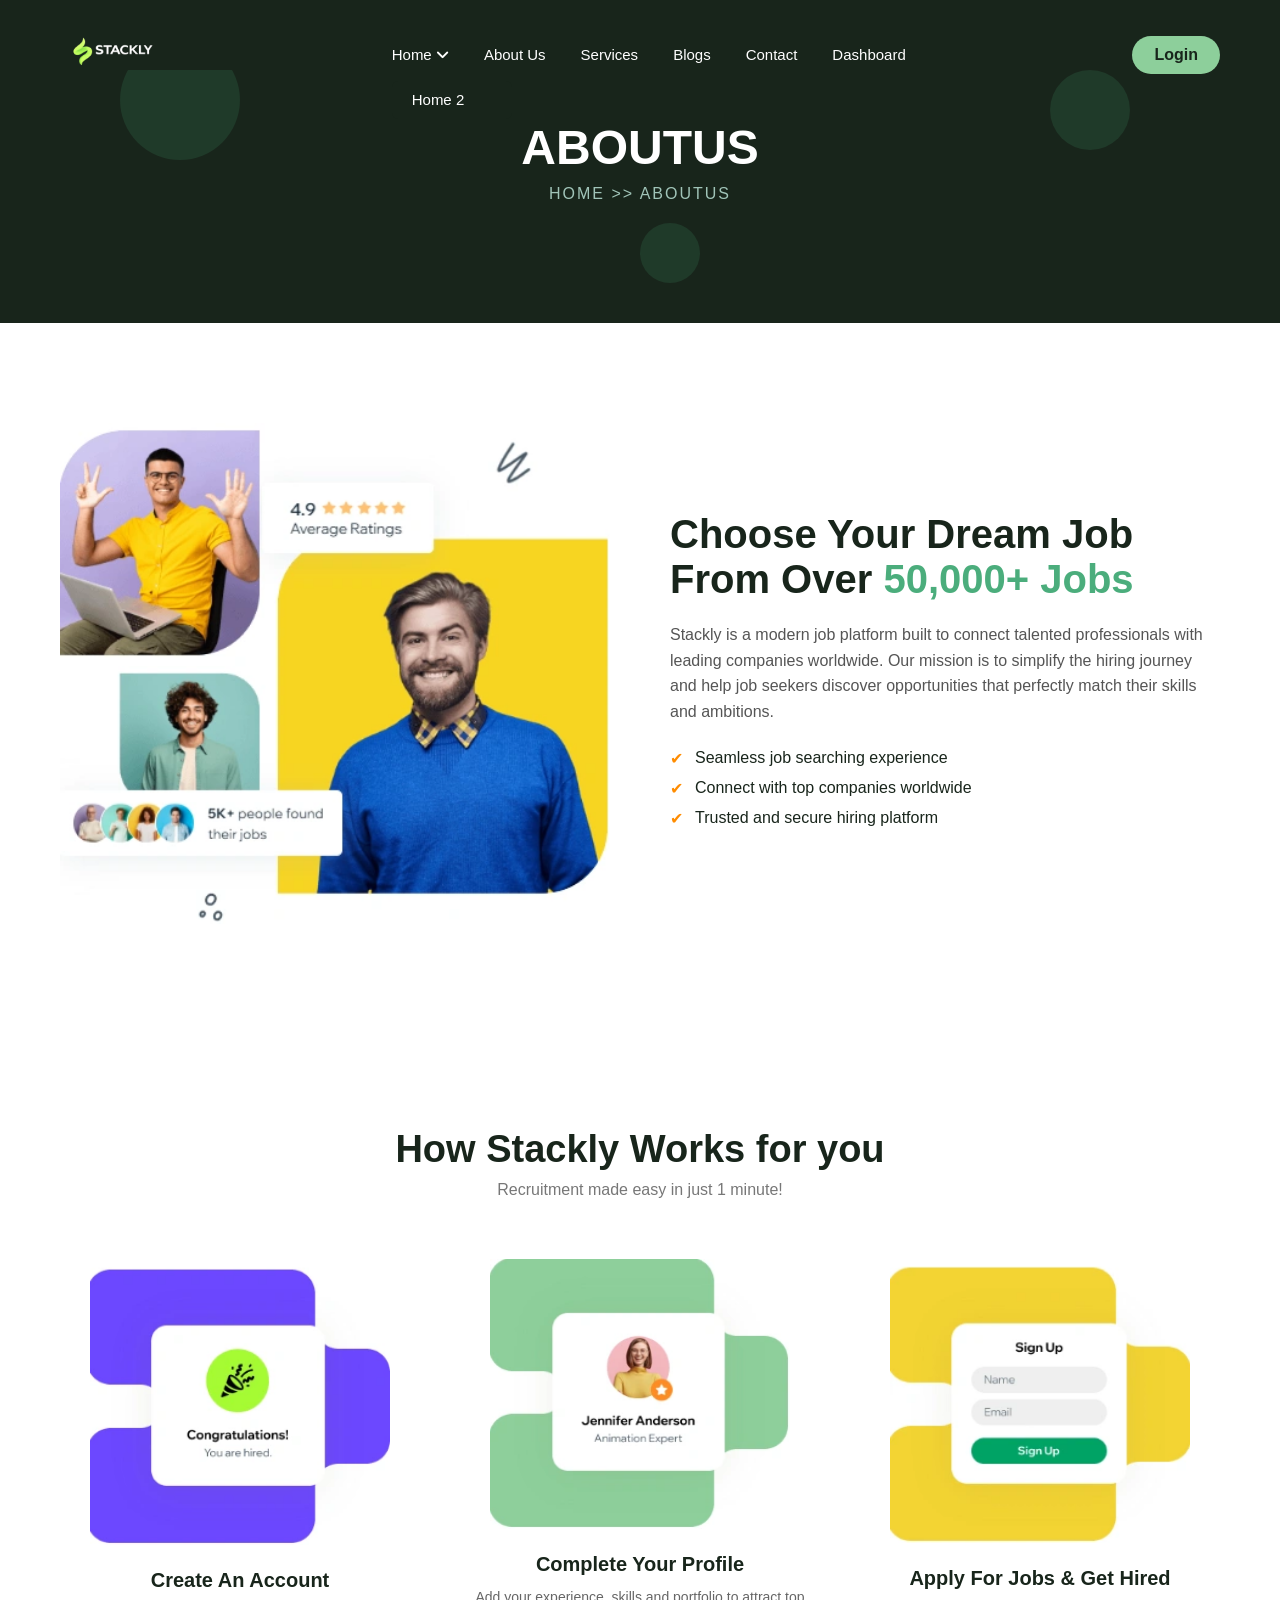
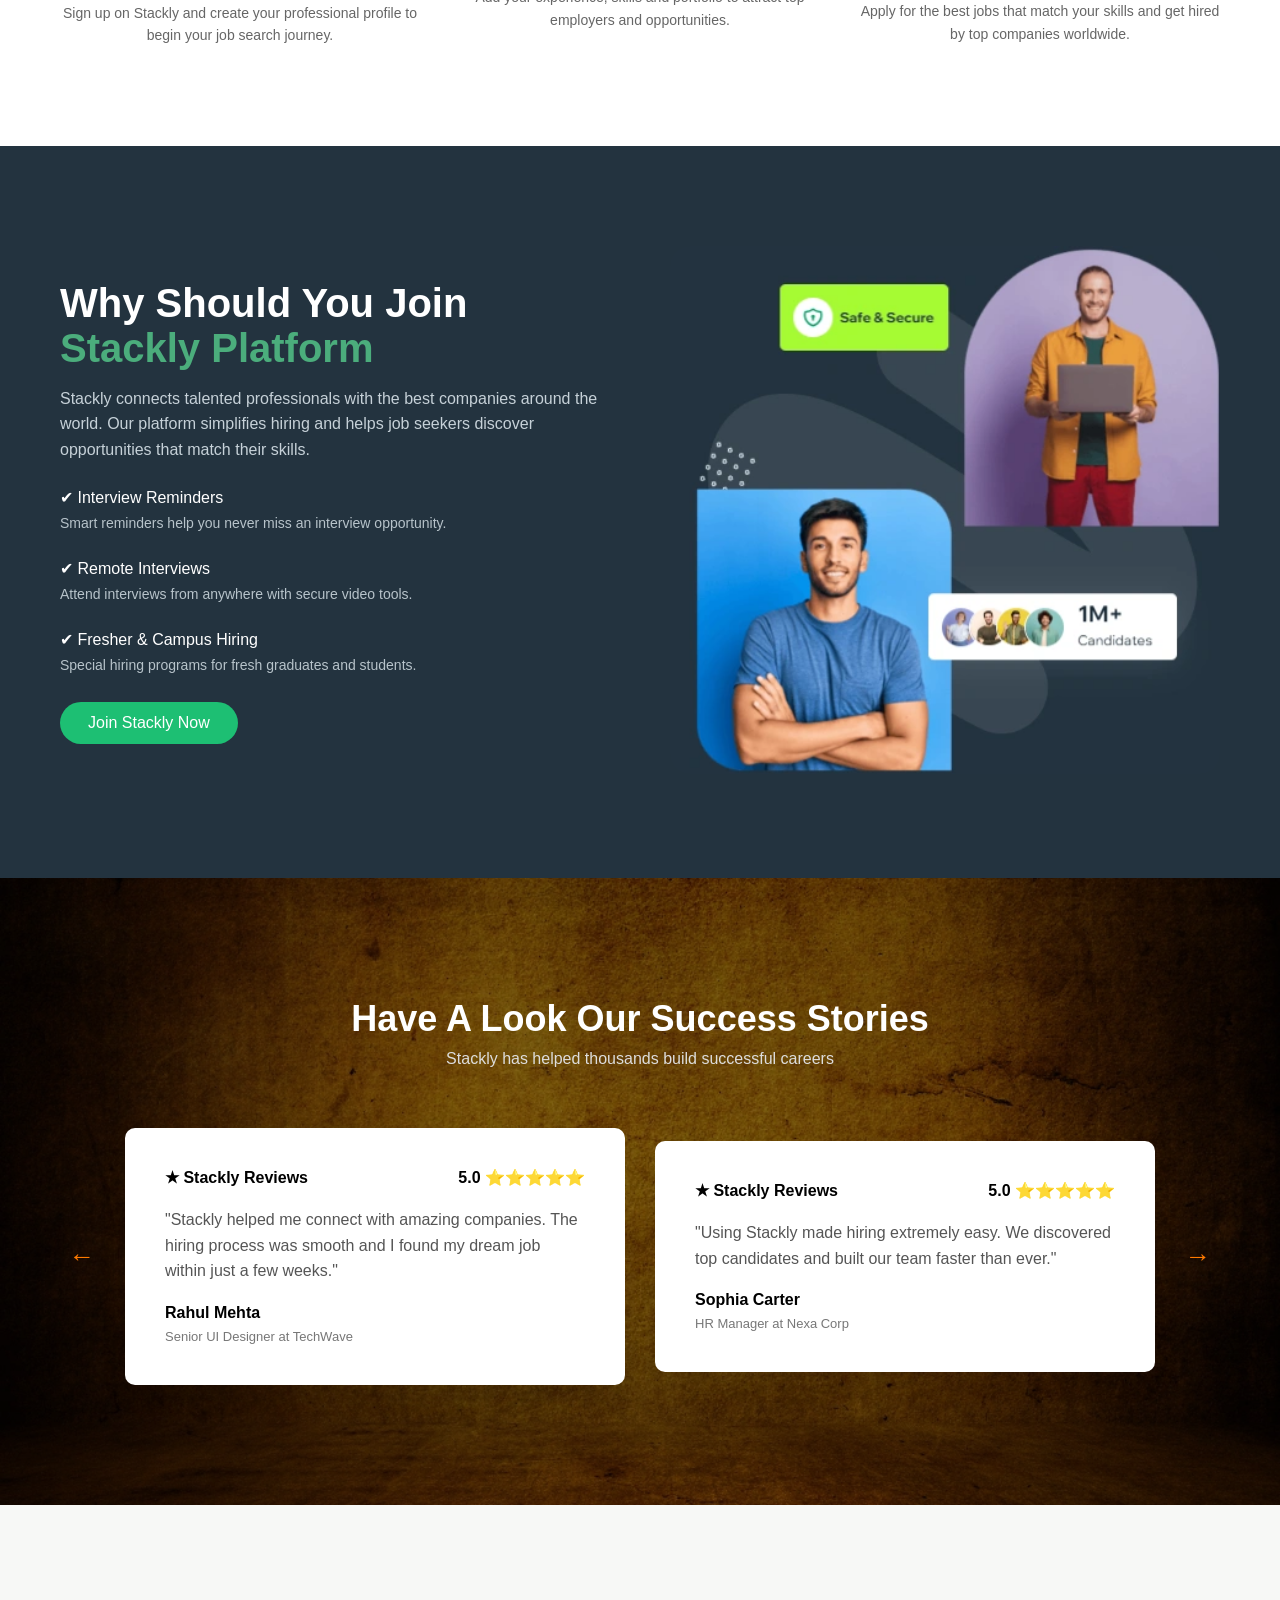
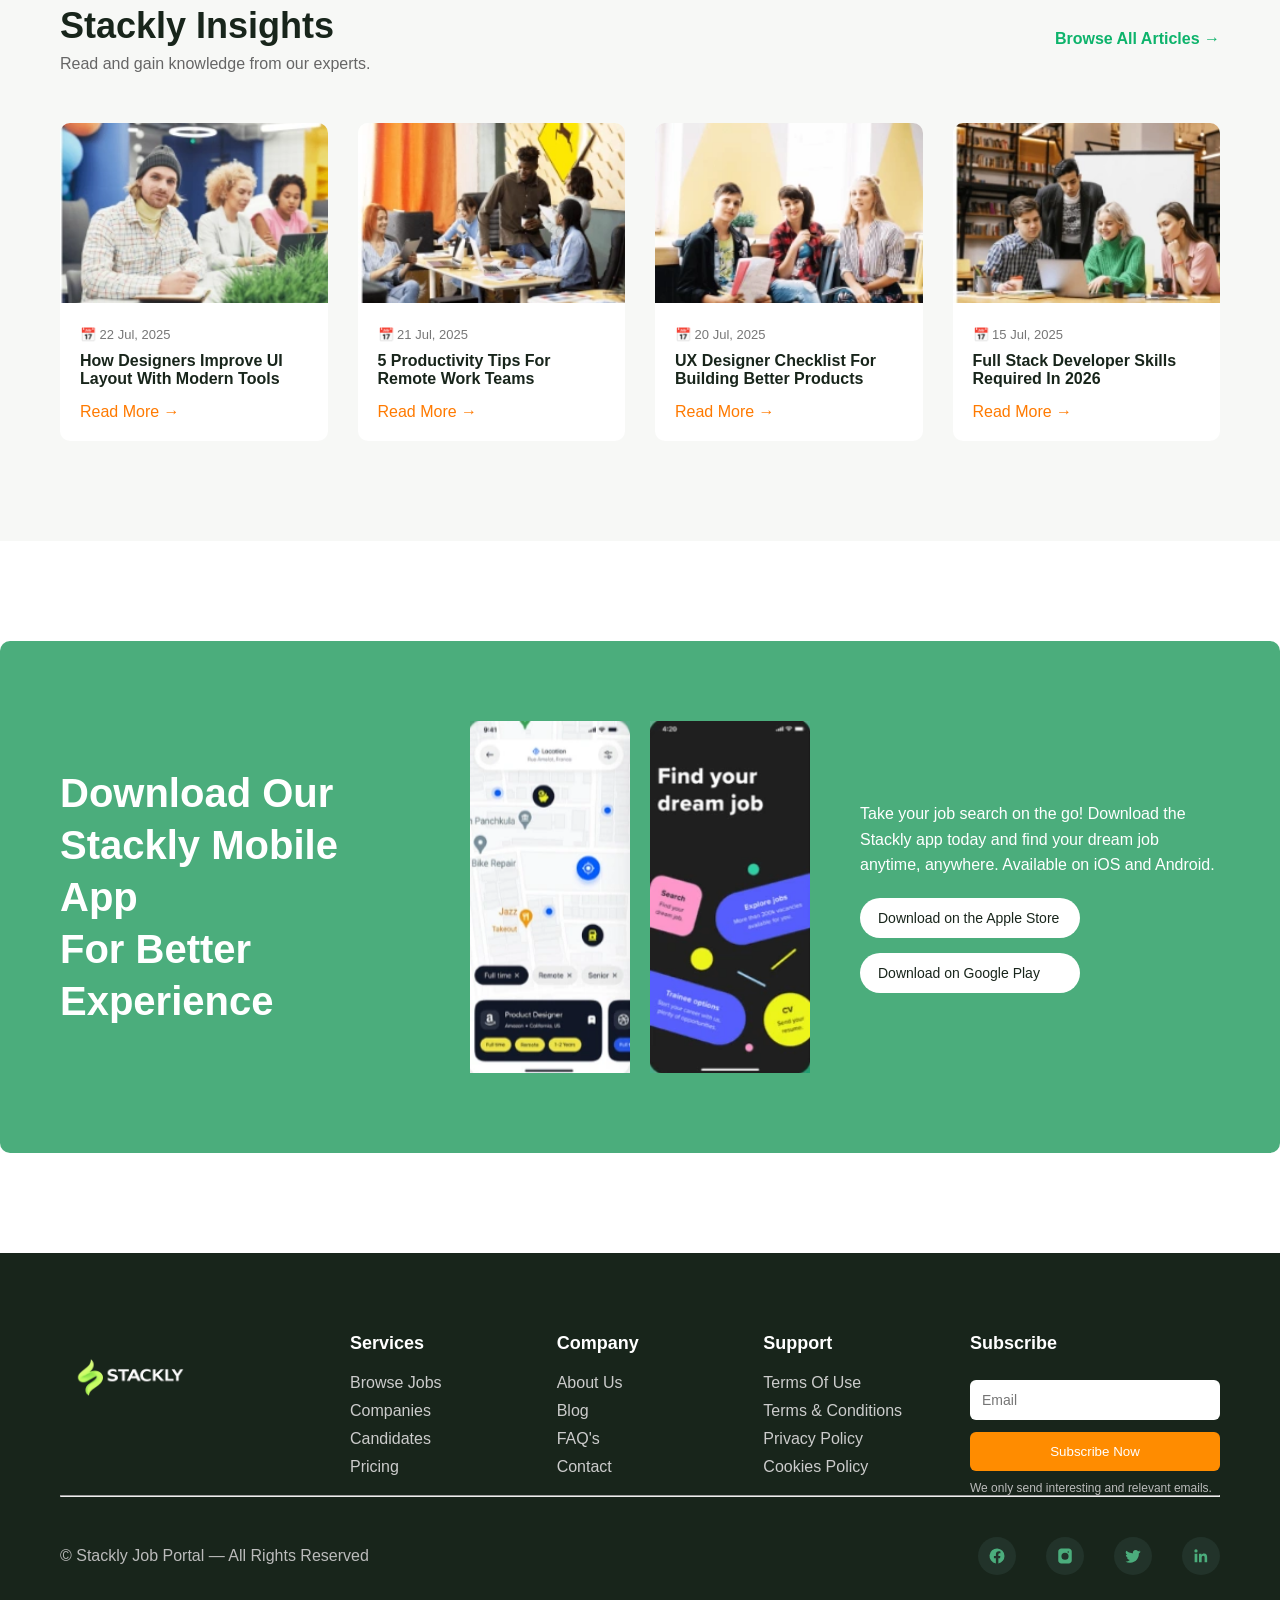
==== commit b6f4de14: "new commit" ====
--- a/about.html
+++ b/about.html
@@ -26,7 +26,7 @@
 <div class="nav-container">
 <div class="logo">
   <a href="index.html">
-    <img src="images/logo10 (2) (3).webp" alt="Stackly Logo">
+    <img src="images/loo.webp" alt="Stackly Logo">
   </a>
 </div>
 
@@ -522,7 +522,7 @@
 <!-- LOGO -->
 <div class="footer-logo">
   <a href="index.html">
-    <img src="images/logo10 (2) (3).webp" alt="logo">
+    <img src="images/loo.webp" alt="logo">
   </a>
 </div>
 <!-- SERVICES -->
@@ -541,7 +541,7 @@
 
 <h3>Company</h3>
 
-<a href="404.html">About Us</a> <a href="blogs.html">Blog</a> <a href="404.html">FAQ's</a> <a href="contact.html">Contact</a>
+<a href="about.html">About Us</a> <a href="blogs.html">Blog</a> <a href="404.html">FAQ's</a> <a href="contact.html">Contact</a>
 
 </div>
 
--- a/style.css
+++ b/style.css
@@ -1,3 +1,5 @@
+
+
 *{
 margin:0;
 padding:0;
@@ -4569,3 +4571,123 @@
 }
 
 }
+
+
+/* MOBILE MENU FIX */
+
+@media (max-width: 768px){
+
+.nav-menu{
+position: fixed;
+top: 0;
+right: -100%;
+width: 260px;
+height: 100vh;
+background: #0b1f16;
+flex-direction: column;
+align-items: flex-start;
+padding: 80px 25px;
+transition: 0.4s;
+z-index: 999;
+}
+
+/* when menu opens */
+.nav-menu.active{
+right: 0;
+}
+
+/* menu items */
+.nav-menu ul{
+display: flex;
+flex-direction: column;
+width: 100%;
+gap: 18px;
+}
+
+/* links */
+.nav-menu ul li{
+list-style: none;
+width: 100%;
+}
+
+.nav-menu ul li a{
+color: #ffffff;
+font-size: 18px;
+display: block;
+width: 100%;
+text-align: left;
+padding: 8px 0;
+}
+
+/* dropdown */
+.dropdown-menu{
+display: none;
+flex-direction: column;
+margin-top: 8px;
+padding-left: 10px;
+}
+
+.dropdown:hover .dropdown-menu{
+display: flex;
+}
+
+}
+
+
+
+/* MOBILE DROPDOWN FIX */
+@media (max-width:768px){
+
+.dropdown-menu{
+position: static;     /* important */
+background: transparent;
+padding-left: 15px;
+margin-top: 5px;
+display: block;
+}
+
+.dropdown-menu li a{
+font-size:16px;
+color:#9ca3af;
+padding:6px 0;
+}
+
+}
+
+
+
+
+
+
+
+/* HERO SECTION MOBILE FIX */
+@media (max-width:768px){
+
+.stackly-about-hero{
+margin-top:80px;   /* space below navbar */
+padding-top:40px;
+}
+
+}
+
+
+
+.navbar{
+position:fixed;
+top:0;
+left:0;
+width:100%;
+height:70px;
+z-index:1000;
+}
+
+
+.error{
+border:2px solid red;
+}
+
+#searchMessage{
+margin-top:10px;
+font-size:14px;
+font-weight:500;
+}
